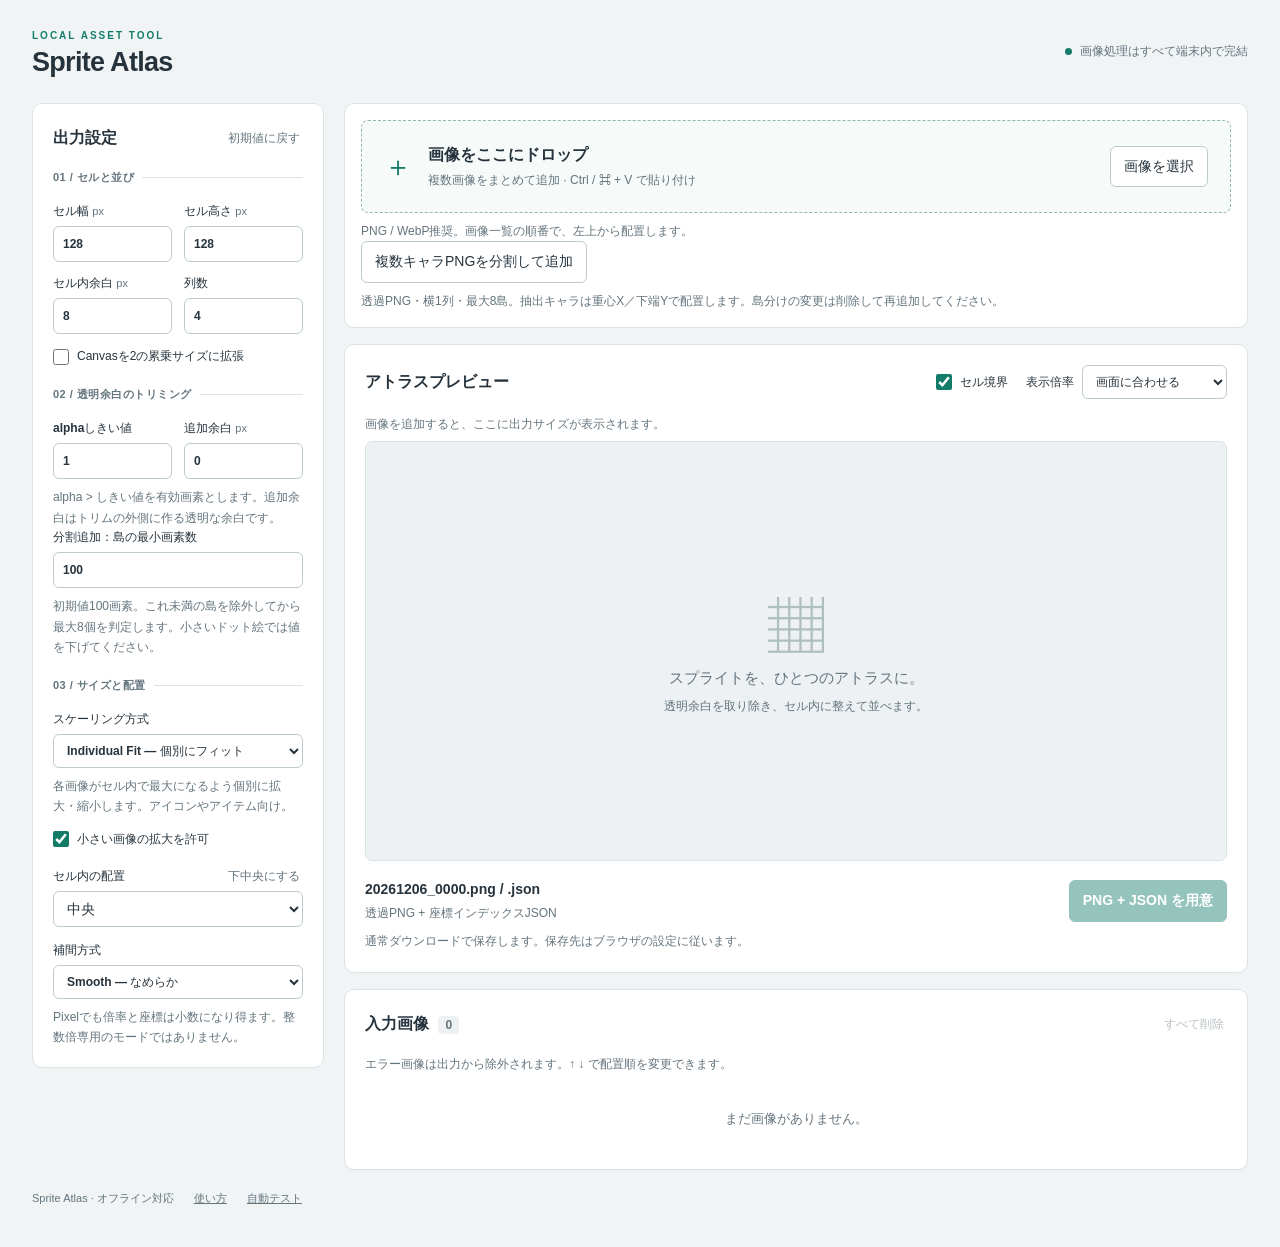
==== index.html @ c22f77f7 "Add transparent PNG sprite extraction and shared XY offsets" ====
<!doctype html>
<html lang="ja">
<head>
  <meta charset="utf-8">
  <meta name="viewport" content="width=device-width, initial-scale=1">
  <meta name="color-scheme" content="light">
  <title>Sprite Atlas — ローカル画像制作ツール</title>
  <link rel="stylesheet" href="style.css">
  <script defer src="atlas-core.js"></script>
  <script defer src="atlas-render.js"></script>
  <script defer src="app.js"></script>
</head>
<body>
  <header class="app-header">
    <div><span class="eyebrow">LOCAL ASSET TOOL</span><h1>Sprite Atlas</h1></div>
    <p class="privacy"><span class="status-dot"></span>画像処理はすべて端末内で完結</p>
  </header>
  <main class="workspace">
    <aside class="settings panel" aria-label="アトラス設定">
      <div class="section-heading"><h2>出力設定</h2><button id="resetSettings" class="text-button" type="button">初期値に戻す</button></div>
      <form id="settingsForm" novalidate>
        <fieldset><legend>01 / セルと並び</legend>
          <div class="form-grid">
            <label>セル幅 <span>px</span><input name="cellWidth" type="number" min="1" step="1" value="128" required></label>
            <label>セル高さ <span>px</span><input name="cellHeight" type="number" min="1" step="1" value="128" required></label>
            <label>セル内余白 <span>px</span><input name="padding" type="number" min="0" step="1" value="8" required></label>
            <label>列数<input name="columns" type="number" min="1" step="1" value="4" required></label>
          </div>
          <label class="check"><input name="pot" type="checkbox">Canvasを2の累乗サイズに拡張</label>
        </fieldset>
        <fieldset><legend>02 / 透明余白のトリミング</legend>
          <div class="form-grid">
            <label>alphaしきい値<input name="threshold" type="number" min="0" max="255" step="1" value="1" required></label>
            <label>追加余白 <span>px</span><input name="margin" type="number" min="0" max="8192" step="1" value="0" required></label>
          </div>
          <p class="hint">alpha &gt; しきい値を有効画素とします。追加余白はトリムの外側に作る透明な余白です。</p>
          <label>分割追加：島の最小画素数<input name="minIslandPixels" type="number" min="1" step="1" value="100" required></label>
          <p class="hint">初期値100画素。これ未満の島を除外してから最大8個を判定します。小さいドット絵では値を下げてください。</p>
        </fieldset>
        <fieldset><legend>03 / サイズと配置</legend>
          <label>スケーリング方式<select name="scaleMode"><option value="individual">Individual Fit — 個別にフィット</option><option value="uniform">Uniform Scale — 全画像を同じ倍率に</option></select></label>
          <p id="scaleHelp" class="hint"></p>
          <label class="check"><input name="upscale" type="checkbox" checked>小さい画像の拡大を許可</label>
          <div class="label-row"><label for="alignment">セル内の配置</label><button id="bottomAlign" type="button" class="text-button">下中央にする</button></div>
          <select name="alignment" id="alignment"><option value="top-left">左上</option><option value="top-center">上中央</option><option value="top-right">右上</option><option value="center-left">左中央</option><option value="center" selected>中央</option><option value="center-right">右中央</option><option value="bottom-left">左下</option><option value="bottom-center">下中央</option><option value="bottom-right">右下</option></select>
          <label class="spaced">補間方式<select name="smoothing"><option value="smooth">Smooth — なめらか</option><option value="pixel">Pixel / Nearest — ドットを維持</option></select></label>
          <p class="hint">Pixelでも倍率と座標は小数になり得ます。整数倍専用のモードではありません。</p>
        </fieldset>
      </form>
    </aside>
    <section class="main-column">
      <section class="panel import-panel">
        <div id="dropZone" class="drop-zone">
          <div class="import-icon" aria-hidden="true">＋</div>
          <div><h2>画像をここにドロップ</h2><p>複数画像をまとめて追加 · Ctrl / ⌘ + V で貼り付け</p></div>
          <button id="pickFiles" type="button">画像を選択</button>
          <input id="fileInput" type="file" accept="image/*" multiple hidden>
        </div>
        <p class="hint">PNG / WebP推奨。画像一覧の順番で、左上から配置します。</p>
        <button id="splitFiles" type="button">複数キャラPNGを分割して追加</button>
        <input id="splitInput" type="file" accept="image/png,.png" hidden>
        <p class="hint">透過PNG・横1列・最大8島。抽出キャラは重心X／下端Yで配置します。島分けの変更は削除して再追加してください。</p>
      </section>
      <div id="notice" class="notice" role="status" aria-live="polite" hidden></div>
      <div id="validation" class="notice error" role="alert" hidden></div>
      <section class="panel preview-panel">
        <div class="section-heading"><h2>アトラスプレビュー</h2><div class="preview-controls"><label class="check"><input id="showGrid" type="checkbox" checked>セル境界</label><label>表示倍率<select id="zoom"><option value="fit">画面に合わせる</option><option value="0.25">25%</option><option value="0.5">50%</option><option value="1">100%</option><option value="2">200%</option><option value="4">400%</option></select></label></div></div>
        <div id="previewStats" class="stats">画像を追加すると、ここに出力サイズが表示されます。</div>
        <div id="previewViewport" class="preview-viewport">
          <div id="emptyPreview" class="empty-state"><div aria-hidden="true">▦</div><h3>スプライトを、ひとつのアトラスに。</h3><p>透明余白を取り除き、セル内に整えて並べます。</p></div>
          <div id="canvasWrap" class="canvas-wrap checker" hidden><canvas id="atlasCanvas" width="1" height="1" aria-label="生成アトラス"></canvas><div id="gridOverlay" aria-hidden="true"></div></div>
        </div>
        <div class="export-bar"><div><strong id="nextFilename">—</strong><p class="hint">透過PNG + 座標インデックスJSON</p></div><button id="exportButton" class="primary" type="button" disabled>PNG + JSON を用意</button></div>
        <p class="hint">通常ダウンロードで保存します。保存先はブラウザの設定に従います。</p>
        <div id="downloadPanel" class="download-panel" hidden><h3>書き出しデータの準備ができました</h3><p id="downloadDescription"></p><div class="button-row"><a id="downloadPng" class="button" download>PNG を保存</a><a id="downloadJson" class="button" download>JSON を保存</a><button id="confirmDownloads" type="button" class="primary" disabled>2ファイルの保存完了・番号を進める</button><button id="cancelDownloads" type="button" class="text-button">閉じる</button></div><p class="hint">両方のファイルを保存してから完了を押してください。ブラウザの保存完了は自動判定できません。ここにあるデータは準備時点の内容です。</p></div>
      </section>
      <section class="panel images-panel"><div class="section-heading"><h2>入力画像 <span id="imageCount" class="badge">0</span></h2><button id="clearImages" type="button" class="text-button" disabled>すべて削除</button></div><p id="listHelp" class="hint">エラー画像は出力から除外されます。↑ ↓ で配置順を変更できます。</p><div id="imageList" class="image-list" aria-describedby="listHelp"></div><p id="emptyList" class="empty-list">まだ画像がありません。</p></section>
    </section>
  </main>
  <footer>Sprite Atlas · オフライン対応 <a href="README.md" target="_blank">使い方</a><a href="tests.html" target="_blank">自動テスト</a></footer>
</body>
</html>
---- style.css ----
:root{
  font-family:Inter,"Segoe UI","Yu Gothic UI",Meiryo,sans-serif;
  color:#26333d;
  background:#f1f4f5;
  font-size:14px;
  line-height:1.55;
  --accent:#137c68;
  --border:#dbe3e6;
  --muted:#64747d
}
*{
  box-sizing:border-box
}
body{
  margin:0
}
button,input,select{
  font:inherit
}
button,.button,select,input{
  border:1px solid #bdcbd1;
  border-radius:6px
}
button,.button{
  display:inline-flex;
  justify-content:center;
  align-items:center;
  gap:6px;
  background:white;
  color:#26333d;
  padding:9px 13px;
  cursor:pointer;
  text-decoration:none;
  white-space:nowrap
}
button:hover,.button:hover{
  background:#eef5f3;
  border-color:#7caaa0
}
button:disabled{
  opacity:.45;
  cursor:not-allowed
}
input,select{
  background:#fff;
  color:inherit;
  padding:8px 9px;
  min-width:0;
  width:100%
}
input[type=checkbox]{
  width:16px;
  height:16px;
  accent-color:var(--accent);
  margin:0;
  flex-shrink:0
}
input:focus-visible,select:focus-visible,button:focus-visible,a:focus-visible{
  outline:3px solid #6fc7b7;
  outline-offset:2px
}
input[aria-invalid=true]{
  border-color:#c44141;
  background:#fff7f6
}
h1,h2,h3,p{
  margin:0
}
h1{
  font-size:27px;
  letter-spacing:-.7px;
  line-height:1.25
}
h2{
  font-size:16px;
  font-weight:650
}
h3{
  font-size:15px
}
.app-header{
  max-width:1760px;
  margin:auto;
  padding:24px 32px;
  display:flex;
  align-items:center;
  justify-content:space-between;
  gap:20px
}
.eyebrow{
  font-size:10px;
  letter-spacing:2px;
  color:var(--accent);
  font-weight:700
}
.privacy{
  font-size:12px;
  color:var(--muted);
  display:flex;
  align-items:center;
  gap:8px
}
.status-dot{
  width:7px;
  height:7px;
  background:var(--accent);
  border-radius:50%
}
.workspace{
  max-width:1760px;
  padding:0 32px;
  margin:auto;
  display:grid;
  grid-template-columns:292px minmax(0,1fr);
  gap:20px;
  align-items:start
}
.panel{
  background:#fff;
  border:1px solid var(--border);
  border-radius:10px;
  box-shadow:0 2px 4px #1c383303
}
.settings{
  padding:20px;
  position:sticky;
  top:16px
}
.section-heading{
  display:flex;
  align-items:center;
  justify-content:space-between;
  gap:12px;
  margin-bottom:16px
}
.text-button{
  font-size:12px;
  color:var(--muted);
  border:0;
  background:transparent;
  padding:5px 3px
}
.text-button:hover{
  color:var(--accent);
  background:#eef5f3
}
.form-grid{
  display:grid;
  grid-template-columns:1fr 1fr;
  gap:12px
}
fieldset{
  border:0;
  border-top:1px solid var(--border);
  padding:16px 0 20px;
  margin:0
}
fieldset:last-child{
  padding-bottom:0
}
legend{
  font-size:11px;
  font-weight:650;
  letter-spacing:.5px;
  color:var(--muted);
  padding:0 8px 0 0
}
label{
  display:block;
  font-size:12px;
  font-weight:550
}
label>input:not([type=checkbox]),label>select{
  margin-top:5px
}
label>span{
  color:var(--muted);
  font-weight:400;
  font-size:11px
}
.check{
  display:flex;
  align-items:center;
  gap:8px;
  margin-top:13px;
  font-weight:400
}
.hint{
  font-size:12px;
  color:var(--muted);
  line-height:1.7;
  margin-top:8px
}
.label-row{
  display:flex;
  justify-content:space-between;
  align-items:center;
  margin-top:14px
}
.spaced{
  margin-top:14px
}
.main-column{
  display:grid;
  grid-template-columns:minmax(0,1fr);
  gap:16px;
  min-width:0
}
.import-panel{
  padding:16px
}
.drop-zone{
  display:flex;
  align-items:center;
  gap:16px;
  border:1px dashed #93b6ad;
  background:#f6faf9;
  border-radius:7px;
  padding:22px
}
.drop-zone p{
  font-size:12px;
  color:var(--muted);
  margin-top:3px
}
.drop-zone button{
  margin-left:auto
}
.import-icon{
  font-size:28px;
  line-height:1;
  color:var(--accent)
}
.drop-zone.dragging{
  background:#d9f1e9;
  outline:3px solid #89c5b6
}
.preview-panel,.images-panel{
  padding:20px
}
.preview-controls{
  display:flex;
  align-items:center;
  gap:18px
}
.preview-controls .check{
  margin:0
}
.preview-controls>label:last-child{
  display:flex;
  align-items:center;
  gap:8px
}
.preview-controls select{
  width:145px;
  margin:0;
  font-size:12px
}
.stats{
  font-size:12px;
  color:var(--muted);
  font-variant-numeric:tabular-nums;
  min-height:26px
}
.preview-viewport{
  height:420px;
  overflow:auto;
  background:#edf1f3;
  border:1px solid var(--border);
  border-radius:7px;
  padding:20px;
  position:relative;
  display:flex;
  align-items:flex-start
}
.empty-state{
  margin:auto;
  text-align:center;
  color:var(--muted)
}
.empty-state>div{
  font-size:56px;
  line-height:1.4;
  color:#afbfbe
}
.empty-state h3{
  font-weight:500
}
.empty-state p{
  font-size:12px;
  margin-top:8px
}
.checker{
  background-color:white;
  background-image:conic-gradient(#dfe5e8 25%,transparent 0 50%,#dfe5e8 0 75%,transparent 0);
  background-size:16px 16px
}
.canvas-wrap{
  position:relative;
  flex:none;
  margin:auto;
  box-shadow:0 3px 16px #233a3820
}
.canvas-wrap canvas{
  display:block;
  width:100%;
  height:100%
}
.canvas-wrap.pixel canvas{
  image-rendering:pixelated
}
#gridOverlay{
  position:absolute;
  left:0;
  top:0;
  pointer-events:none;
  background-image:linear-gradient(to right,#16816c70 1px,transparent 1px),linear-gradient(to bottom,#16816c70 1px,transparent 1px);
  border-right:1px solid #16816c70;
  border-bottom:1px solid #16816c70
}
.export-bar{
  display:flex;
  align-items:center;
  justify-content:space-between;
  gap:16px;
  margin-top:18px
}
.export-bar .hint{
  margin:2px 0 0
}
.export-bar strong{
  font-size:14px;
  font-variant-numeric:tabular-nums
}
.primary{
  background:var(--accent);
  border-color:var(--accent);
  color:#fff;
  font-weight:600
}
.primary:hover{
  background:#096451;
  color:#fff
}
.notice{
  padding:12px 16px;
  background:#e8f4ee;
  border:1px solid #add4c1;
  border-radius:7px;
  font-size:13px;
  white-space:pre-line;
  overflow-wrap:anywhere
}
.notice.error{
  background:#fff2f0;
  border-color:#e7b4ae;
  color:#913e34
}
.notice.warning{
  background:#fff7e5;
  border-color:#e1c998;
  color:#775728
}
.download-panel{
  background:#f0f8f5;
  border:1px solid #bdd9cf;
  padding:16px;
  border-radius:7px;
  margin-top:16px
}
.download-panel>p{
  font-size:12px;
  margin-top:6px
}
.button-row{
  display:flex;
  gap:8px;
  flex-wrap:wrap;
  margin-top:12px
}
.badge{
  font-size:12px;
  background:#edf1f3;
  padding:2px 7px;
  border-radius:4px;
  margin-left:5px;
  color:var(--muted)
}
.image-list{
  display:grid;
  gap:8px;
  margin-top:14px;
  max-height:560px;
  overflow:auto
}
.image-row{
  display:grid;
  grid-template-columns:28px 60px minmax(100px,1fr) auto;
  gap:12px;
  align-items:center;
  padding:12px;
  border:1px solid var(--border);
  border-radius:7px
}
.image-row.has-error{
  border-color:#e7b4ae;
  background:#fff8f7
}
.image-index{
  font-size:12px;
  font-variant-numeric:tabular-nums;
  color:var(--muted);
  text-align:center
}
.thumbnail{
  width:60px;
  height:60px;
  border:1px solid var(--border);
  border-radius:4px;
  display:grid;
  place-items:center;
  overflow:hidden
}
.thumbnail img{
  max-width:100%;
  max-height:100%;
  object-fit:contain
}
.image-detail{
  min-width:0
}
.image-detail input{
  font-size:13px;
  padding:5px 8px
}
.source-name{
  font-size:11px;
  color:var(--muted);
  white-space:nowrap;
  overflow:hidden;
  text-overflow:ellipsis;
  margin-top:4px
}
.dimensions{
  font-size:11px;
  color:var(--muted);
  margin-top:2px
}
.image-status{
  font-size:11px;
  color:#906024;
  overflow-wrap:anywhere
}
.image-status.error{
  color:#a33e35
}
.row-actions{
  display:flex;
  gap:4px
}
.row-actions button{
  padding:6px 9px
}
.empty-list{
  text-align:center;
  color:var(--muted);
  padding:20px;
  font-size:13px
}
footer{
  max-width:1760px;
  margin:20px auto;
  padding:0 32px 20px;
  display:flex;
  gap:20px;
  color:var(--muted);
  font-size:11px
}
footer a{
  color:var(--muted)
}
[hidden]{
  display:none!important
}
.main-column>.panel{
  min-width:0
}
@media(min-width:1500px){
  .preview-viewport{
    height:530px
  }
}
@media(max-width:1000px){
  .workspace{
    padding:0 16px;
    grid-template-columns:260px minmax(0,1fr);
    gap:14px
  }
  .app-header{
    padding:20px 16px
  }
  .settings{
    padding:16px
  }
  .preview-panel,.images-panel{
    padding:16px
  }
  .preview-controls{
    gap:10px;
    flex-wrap:wrap
  }
  .drop-zone{
    padding:16px;
    flex-wrap:wrap
  }
  .drop-zone button{
    margin-left:0
  }
  .import-icon{
    display:none
  }
  .image-row{
    grid-template-columns:24px 48px minmax(80px,1fr)
  }
  .thumbnail{
    width:48px;
    height:48px
  }
  .row-actions{
    grid-column:3;
    justify-content:flex-end
  }
  .preview-panel>.section-heading{
    align-items:flex-start;
    flex-wrap:wrap
  }
}
@media(max-width:720px){
  .workspace{
    grid-template-columns:1fr
  }
  .settings{
    position:static
  }
  .settings form{
    display:grid;
    grid-template-columns:repeat(auto-fit,minmax(210px,1fr));
    gap:16px
  }
  .app-header{
    align-items:flex-start
  }
  .privacy{
    max-width:130px
  }
  .preview-viewport{
    height:340px
  }
  .export-bar{
    flex-wrap:wrap
  }
  .image-list{
    max-height:480px
  }
  footer{
    padding:0 16px 20px
  }
  .preview-controls{
    flex-wrap:wrap
  }
  .image-row{
    gap:8px
  }
}
/* 全スプライト共通の補正。狭い画面では自然に折り返す。 */
.offset-controls { display: flex; flex-wrap: wrap; align-items: center; gap: 4px; margin-top: 6px; }
.offset-controls label { display: flex; align-items: center; gap: 4px; }
.offset-controls input { width: 70px; }
.offset-controls button { padding: 4px 7px; }
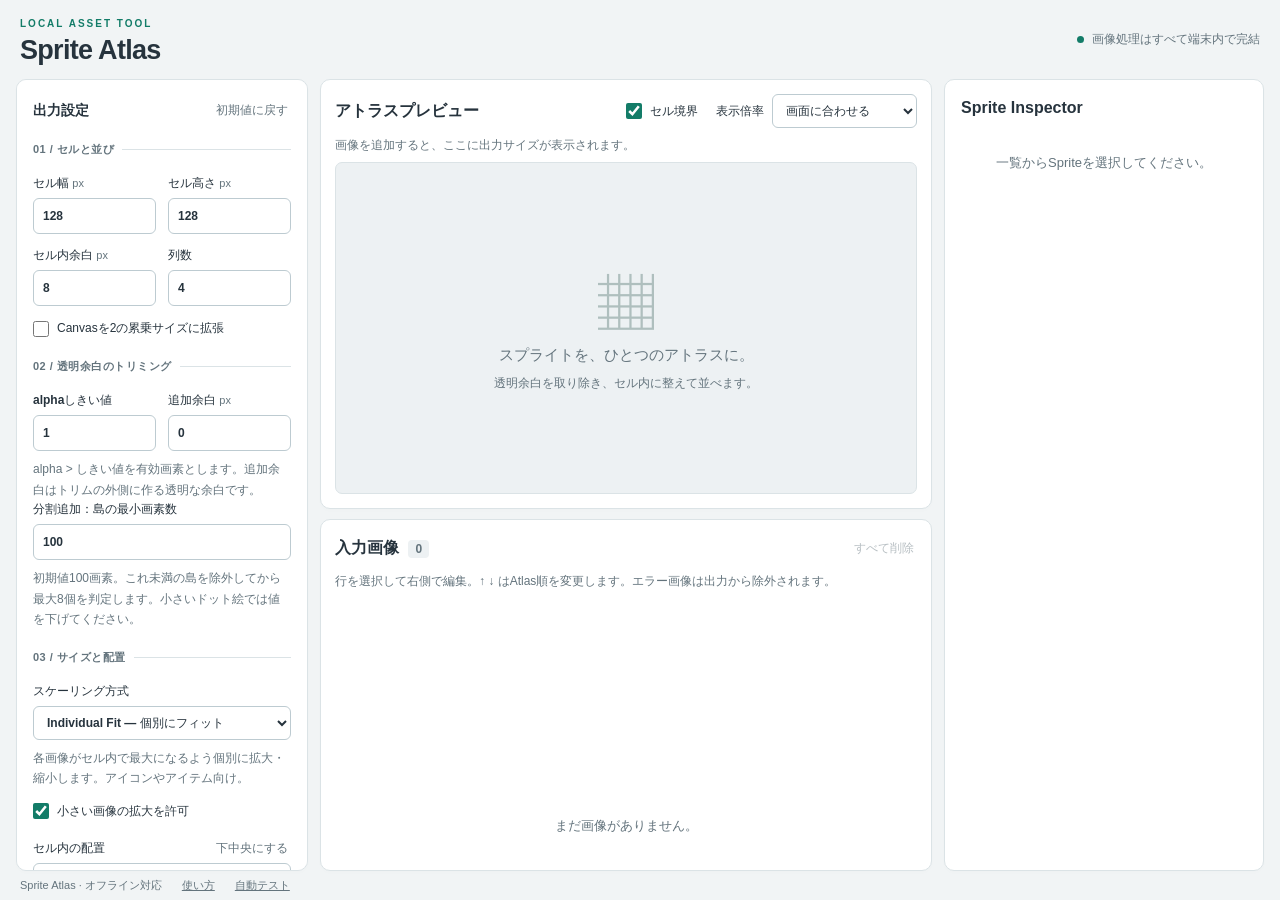
==== commit 006c8970: "Add three-pane inspector and animation editing with previews" ====
--- a/index.html
+++ b/index.html
@@ -47,8 +47,6 @@
           <p class="hint">Pixelでも倍率と座標は小数になり得ます。整数倍専用のモードではありません。</p>
         </fieldset>
       </form>
-    </aside>
-    <section class="main-column">
       <section class="panel import-panel">
         <div id="dropZone" class="drop-zone">
           <div class="import-icon" aria-hidden="true">＋</div>
@@ -61,6 +59,13 @@
         <input id="splitInput" type="file" accept="image/png,.png" hidden>
         <p class="hint">透過PNG・横1列・最大8島。抽出キャラは重心X／下端Yで配置します。島分けの変更は削除して再追加してください。</p>
       </section>
+      <section class="export-panel" aria-label="書き出し">
+        <div class="export-bar"><div><strong id="nextFilename">—</strong><p class="hint">透過PNG + 座標インデックスJSON</p></div><button id="exportButton" class="primary" type="button" disabled>PNG + JSON を用意</button></div>
+        <p class="hint">通常ダウンロードで保存します。保存先はブラウザの設定に従います。</p>
+        <div id="downloadPanel" class="download-panel" hidden><h3>書き出しデータの準備ができました</h3><p id="downloadDescription"></p><div class="button-row"><a id="downloadPng" class="button" download>PNG を保存</a><a id="downloadJson" class="button" download>JSON を保存</a><button id="confirmDownloads" type="button" class="primary" disabled>2ファイルの保存完了・番号を進める</button><button id="cancelDownloads" type="button" class="text-button">閉じる</button></div><p class="hint">両方のファイルを保存してから完了を押してください。ブラウザの保存完了は自動判定できません。ここにあるデータは準備時点の内容です。</p></div>
+      </section>
+    </aside>
+    <section class="main-column">
       <div id="notice" class="notice" role="status" aria-live="polite" hidden></div>
       <div id="validation" class="notice error" role="alert" hidden></div>
       <section class="panel preview-panel">
@@ -70,12 +75,43 @@
           <div id="emptyPreview" class="empty-state"><div aria-hidden="true">▦</div><h3>スプライトを、ひとつのアトラスに。</h3><p>透明余白を取り除き、セル内に整えて並べます。</p></div>
           <div id="canvasWrap" class="canvas-wrap checker" hidden><canvas id="atlasCanvas" width="1" height="1" aria-label="生成アトラス"></canvas><div id="gridOverlay" aria-hidden="true"></div></div>
         </div>
-        <div class="export-bar"><div><strong id="nextFilename">—</strong><p class="hint">透過PNG + 座標インデックスJSON</p></div><button id="exportButton" class="primary" type="button" disabled>PNG + JSON を用意</button></div>
-        <p class="hint">通常ダウンロードで保存します。保存先はブラウザの設定に従います。</p>
-        <div id="downloadPanel" class="download-panel" hidden><h3>書き出しデータの準備ができました</h3><p id="downloadDescription"></p><div class="button-row"><a id="downloadPng" class="button" download>PNG を保存</a><a id="downloadJson" class="button" download>JSON を保存</a><button id="confirmDownloads" type="button" class="primary" disabled>2ファイルの保存完了・番号を進める</button><button id="cancelDownloads" type="button" class="text-button">閉じる</button></div><p class="hint">両方のファイルを保存してから完了を押してください。ブラウザの保存完了は自動判定できません。ここにあるデータは準備時点の内容です。</p></div>
       </section>
-      <section class="panel images-panel"><div class="section-heading"><h2>入力画像 <span id="imageCount" class="badge">0</span></h2><button id="clearImages" type="button" class="text-button" disabled>すべて削除</button></div><p id="listHelp" class="hint">エラー画像は出力から除外されます。↑ ↓ で配置順を変更できます。</p><div id="imageList" class="image-list" aria-describedby="listHelp"></div><p id="emptyList" class="empty-list">まだ画像がありません。</p></section>
+      <section class="panel images-panel"><div class="section-heading"><h2>入力画像 <span id="imageCount" class="badge">0</span></h2><button id="clearImages" type="button" class="text-button" disabled>すべて削除</button></div><p id="listHelp" class="hint">行を選択して右側で編集。↑ ↓ はAtlas順を変更します。エラー画像は出力から除外されます。</p><div id="imageList" class="image-list" aria-describedby="listHelp"></div><p id="emptyList" class="empty-list">まだ画像がありません。</p></section>
     </section>
+    <aside id="inspector" class="panel inspector" aria-label="Sprite Inspector">
+      <h2>Sprite Inspector</h2>
+      <p id="inspectorEmpty" class="empty-list">一覧からSpriteを選択してください。</p>
+      <div id="inspectorContent" hidden>
+        <div class="sprite-preview checker"><canvas id="selectedCanvas" width="1" height="1" aria-label="選択Spriteの最終セル配置"></canvas></div>
+        <p id="selectedStatus" class="hint"></p>
+        <form id="spriteForm" novalidate>
+          <label>名前<input id="spriteName" data-action="rename" maxlength="200"></label>
+          <div class="offset-controls">
+            <label>offsetX<input id="offsetX" data-action="offsetX" type="number" step="1" required></label>
+            <button type="button" data-action="offsetX" data-delta="-1" aria-label="Xを1px減らす">−1</button><button type="button" data-action="offsetX" data-delta="1" aria-label="Xを1px増やす">+1</button>
+            <label>offsetY<input id="offsetY" data-action="offsetY" type="number" step="1" required></label>
+            <button type="button" data-action="offsetY" data-delta="-1" aria-label="Yを1px減らす">−1</button><button type="button" data-action="offsetY" data-delta="1" aria-label="Yを1px増やす">+1</button>
+          </div>
+          <p id="placementHelp" class="hint"></p>
+          <fieldset class="spaced"><legend>Animation</legend>
+            <label>Group ID<input id="groupId" maxlength="200" placeholder="未所属"></label>
+            <div class="form-grid spaced">
+              <label>Animation Order<input id="animationOrder" type="number" min="0" step="1" required></label>
+              <label>Duration Frames<input id="durationFrames" type="number" min="1" step="1" required></label>
+            </div>
+            <label class="spaced">Group FPS<input id="groupFps" type="number" min="0" step="any" required></label>
+            <p class="hint">FPSは同じGroupで共有。表示秒数 = Duration Frames ÷ FPS。Atlas順とは独立した再生順です。</p>
+          </fieldset>
+        </form>
+        <section class="animation-preview-section spaced" aria-label="Animation Preview">
+          <h3>Animation Preview</h3>
+          <p id="animationInfo" class="hint">Group IDを設定するとプレビューできます。</p>
+          <div class="sprite-preview checker"><canvas id="animationCanvas" width="1" height="1" aria-label="Animationの最終セル配置"></canvas></div>
+          <div class="button-row"><button id="playAnimation" type="button" disabled>再生</button><button id="stopAnimation" type="button" disabled>停止</button><label class="check"><input id="loopAnimation" type="checkbox" checked>ループ</label></div>
+          <p id="animationFrameInfo" class="hint" aria-live="off"></p>
+        </section>
+      </div>
+    </aside>
   </main>
   <footer>Sprite Atlas · オフライン対応 <a href="README.md" target="_blank">使い方</a><a href="tests.html" target="_blank">自動テスト</a></footer>
 </body>
--- a/style.css
+++ b/style.css
@@ -577,3 +577,54 @@
 .offset-controls label { display: flex; align-items: center; gap: 4px; }
 .offset-controls input { width: 70px; }
 .offset-controls button { padding: 4px 7px; }
+/* デスクトップは3ペイン内でスクロールする。 */
+body { height: 100dvh; display: flex; flex-direction: column; overflow: hidden; }
+.app-header { width: 100%; max-width: none; padding: 12px 20px; flex: none; }
+.workspace { width: 100%; max-width: none; padding: 0 16px; margin: 0; flex: 1; min-height: 0; grid-template-columns: 292px minmax(0,1fr) 320px; gap: 12px; align-items: stretch; }
+.settings, .inspector { position: static; min-height: 0; overflow: auto; padding: 16px; }
+.main-column { min-height: 0; display: flex; flex-direction: column; gap: 10px; }
+.main-column > .notice { flex: none; max-height: 100px; overflow: auto; }
+.preview-panel { flex: 1 1 55%; min-height: 200px; display: flex; flex-direction: column; padding: 14px; }
+.preview-panel .section-heading { flex-wrap: wrap; margin-bottom: 8px; }
+.preview-viewport { flex: 1; height: auto; min-height: 0; }
+.images-panel { flex: 1 1 45%; min-height: 180px; display: flex; flex-direction: column; padding: 14px; }
+.images-panel .section-heading { margin-bottom: 0; }
+.image-list { flex: 1; min-height: 0; max-height: none; display: block; }
+.image-row { grid-template-columns: 24px 40px minmax(0,1fr) auto; padding: 6px; gap: 8px; margin-bottom: 5px; cursor: pointer; }
+.image-row.selected { border-color: var(--accent); box-shadow: inset 3px 0 var(--accent); background: #eef8f4; }
+.image-row:focus-visible { outline: 2px solid var(--accent); outline-offset: -2px; }
+.thumbnail { width: 40px; height: 40px; }
+.sprite-name { display: block; overflow: hidden; text-overflow: ellipsis; white-space: nowrap; font-size: 13px; }
+.image-detail .dimensions { display: none; }
+.settings .import-panel { padding: 14px 0; border: 0; box-shadow: none; }
+.settings .drop-zone { flex-wrap: wrap; padding: 10px; gap: 8px; }
+.settings .import-icon { display: none; }
+.settings .drop-zone button { margin: 0; }
+.settings h2 { font-size: 14px; }
+.export-bar { flex-direction: column; align-items: stretch; gap: 8px; }
+.export-bar strong, .download-panel { overflow-wrap: anywhere; }
+.button-row .button, .button-row button { white-space: normal; }
+.inspector h2 { margin-bottom: 12px; }
+.sprite-preview { width: 100%; height: 200px; display: flex; align-items: center; justify-content: center; border: 1px solid var(--border); border-radius: 6px; margin: 12px 0; }
+.sprite-preview canvas { display: block; max-width: 100%; max-height: 100%; object-fit: contain; }
+#spriteForm { margin-top: 12px; }
+.animation-summary, #animationInfo, #animationFrameInfo, #selectedStatus { overflow-wrap: anywhere; }
+.animation-summary { margin-top: 2px; font-size: 11px; }
+.offset-controls { display: grid; grid-template-columns: minmax(0,1fr) auto auto; }
+.offset-controls input { width: 75px; }
+footer { max-width: none; width: 100%; margin: 0; padding: 6px 20px; flex: none; }
+@media(max-width:1100px) {
+  body { height: auto; min-height: 100vh; overflow: auto; }
+  .workspace { grid-template-columns: 280px minmax(0,1fr); align-items: start; }
+  .inspector { grid-column: 2; }
+  .settings { grid-row: span 2; }
+  .preview-viewport { height: 330px; flex: auto; }
+  .image-list { max-height: 380px; flex: auto; }
+}
+@media(max-width:700px) {
+  .workspace { grid-template-columns: minmax(0,1fr); padding: 0 10px; }
+  .settings, .inspector { grid-column: auto; grid-row: auto; }
+  .row-actions { flex-wrap: wrap; max-width: 104px; }
+  .row-actions button { padding: 4px 6px; }
+  .preview-controls { flex-wrap: wrap; gap: 8px; }
+}
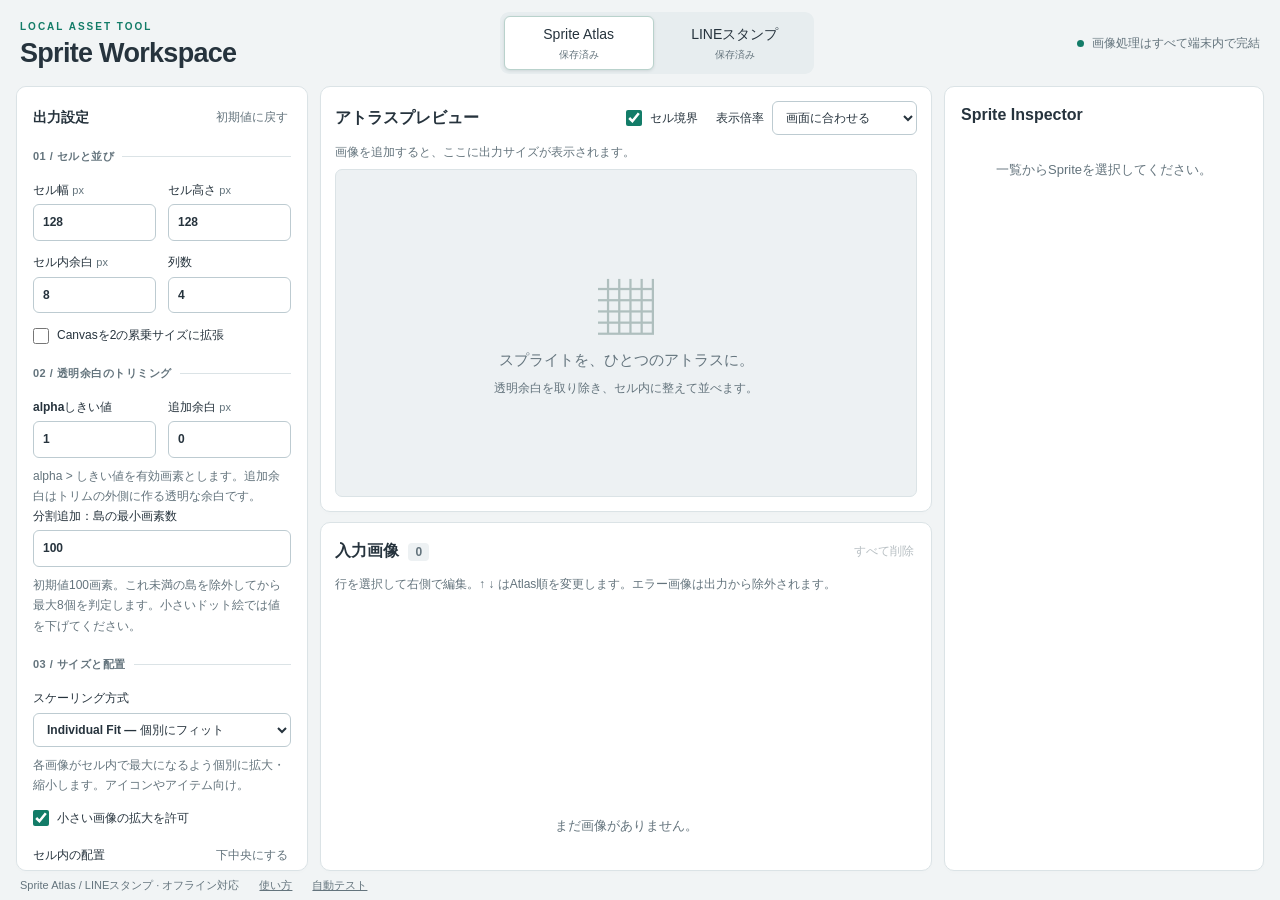
==== commit e8dce8c0: "Add LINE stamp workspace foundation" ====
--- a/index.html
+++ b/index.html
@@ -8,14 +8,21 @@
   <link rel="stylesheet" href="style.css">
   <script defer src="atlas-core.js"></script>
   <script defer src="atlas-render.js"></script>
+  <script defer src="line-core.js"></script>
+  <script defer src="workspace-shell.js"></script>
   <script defer src="app.js"></script>
+  <script defer src="line-app.js"></script>
 </head>
 <body>
   <header class="app-header">
-    <div><span class="eyebrow">LOCAL ASSET TOOL</span><h1>Sprite Atlas</h1></div>
+    <div><span class="eyebrow">LOCAL ASSET TOOL</span><h1>Sprite Workspace</h1></div>
+    <nav class="workspace-switcher" aria-label="ワークスペース切替" role="tablist">
+      <button id="workspace-atlas" class="workspace-tab active" type="button" role="tab" aria-controls="atlasWorkspace" aria-selected="true">Sprite Atlas <span id="atlasSaveState" class="save-state">保存済み</span></button>
+      <button id="workspace-line" class="workspace-tab" type="button" role="tab" aria-controls="lineWorkspace" aria-selected="false">LINEスタンプ <span id="lineSaveState" class="save-state">保存済み</span></button>
+    </nav>
     <p class="privacy"><span class="status-dot"></span>画像処理はすべて端末内で完結</p>
   </header>
-  <main class="workspace">
+  <main id="atlasWorkspace" class="workspace" data-workspace="atlas">
     <aside class="settings panel" aria-label="アトラス設定">
       <div class="section-heading"><h2>出力設定</h2><button id="resetSettings" class="text-button" type="button">初期値に戻す</button></div>
       <form id="settingsForm" novalidate>
@@ -58,6 +65,28 @@
         <button id="splitFiles" type="button">複数キャラPNGを分割して追加</button>
         <input id="splitInput" type="file" accept="image/png,.png" hidden>
         <p class="hint">透過PNG・横1列・最大8島。抽出キャラは重心X／下端Yで配置します。島分けの変更は削除して再追加してください。</p>
+        <fieldset class="spaced grid-import"><legend>Sprite Atlasを分割して追加</legend>
+          <button id="pickGrid" type="button">Atlas画像を選択</button><input id="gridInput" type="file" accept="image/*" hidden>
+          <div class="form-grid spaced">
+            <label>Cell幅 <span>px</span><input id="gridCellWidth" type="number" min="1" max="4096" step="1" value="1" required></label>
+            <label>Cell高さ <span>px</span><input id="gridCellHeight" type="number" min="1" max="4096" step="1" value="1" required></label>
+            <label>列数<input id="gridColumns" type="number" min="1" max="64" step="1" value="1" required></label>
+            <label>行数<input id="gridRows" type="number" min="1" max="64" step="1" value="1" required></label>
+          </div>
+          <p id="gridInference" class="hint">画像選択後にGrid候補を提示します。</p>
+          <p id="gridSummary" class="grid-summary">Atlas画像を選択すると、推定値とセル数を表示します。</p>
+          <p id="gridValidation" class="field-error" hidden></p>
+          <button id="addGrid" class="primary" type="button" disabled>非透明セルを分割追加</button>
+          <p class="hint">矩形セル単位で切り出します。推定値は補助なので、分割前に画像寸法・Cell・列・行を確認してください。完全透明セルは追加しません。</p>
+        </fieldset>
+      </section>
+      <section class="panel project-panel" aria-label="編集Project">
+        <h2>編集Project</h2>
+        <label>保存方式<select id="projectStorageMode"><option value="standard">通常Project — 元解像度・無劣化</option><option value="compact">Compact Project — 現在の用途向けに軽量化</option></select></label>
+        <div class="button-row"><button id="prepareProject" type="button" disabled>Projectを用意</button><a id="saveProjectLink" class="button" hidden>Projectを保存</a><button id="confirmProjectSave" class="primary" type="button" hidden disabled>保存完了を確認</button><button id="loadProject" type="button">ProjectをLOAD</button></div>
+        <input id="projectInput" type="file" accept=".json,.satlas.json,application/json" hidden>
+        <p id="projectStatus" class="hint">保存方式を選び、Projectを用意してください。</p>
+        <p class="hint">通常は元画像を維持します。Compactは現在の有効範囲・描画倍率へ縮小するため、後から大幅に拡大しても元の細部は戻りません。Runtime用PNG/JSONとは別で、連番を進めません。</p>
       </section>
       <section class="export-panel" aria-label="書き出し">
         <div class="export-bar"><div><strong id="nextFilename">—</strong><p class="hint">透過PNG + 座標インデックスJSON</p></div><button id="exportButton" class="primary" type="button" disabled>PNG + JSON を用意</button></div>
@@ -86,6 +115,8 @@
         <p id="selectedStatus" class="hint"></p>
         <form id="spriteForm" novalidate>
           <label>名前<input id="spriteName" data-action="rename" maxlength="200"></label>
+          <label class="spaced">Tags<input id="spriteTags" maxlength="4096" placeholder="purple, motion:walk, direction:right"></label>
+          <p class="hint">カンマ区切り。空白・空要素・完全一致の重複は整理します。最大32個、各64文字。</p>
           <div class="offset-controls">
             <label>offsetX<input id="offsetX" data-action="offsetX" type="number" step="1" required></label>
             <button type="button" data-action="offsetX" data-delta="-1" aria-label="Xを1px減らす">−1</button><button type="button" data-action="offsetX" data-delta="1" aria-label="Xを1px増やす">+1</button>
@@ -93,6 +124,13 @@
             <button type="button" data-action="offsetY" data-delta="-1" aria-label="Yを1px減らす">−1</button><button type="button" data-action="offsetY" data-delta="1" aria-label="Yを1px増やす">+1</button>
           </div>
           <p id="placementHelp" class="hint"></p>
+          <fieldset class="spaced"><legend>Transform Copy</legend>
+            <div class="button-row transform-copy-row">
+              <button id="flipHorizontalCopy" type="button">左右反転コピー</button>
+              <button id="flipVerticalCopy" type="button">上下反転コピー</button>
+            </div>
+            <p class="hint">選択Spriteを反転した実画像として複製し、元Spriteの直後に追加します。名前・offsetは引き継ぎ、Animation Groupは未所属にします。</p>
+          </fieldset>
           <fieldset class="spaced"><legend>Animation</legend>
             <label>Group ID<input id="groupId" maxlength="200" placeholder="未所属"></label>
             <div class="form-grid spaced">
@@ -113,6 +151,49 @@
       </div>
     </aside>
   </main>
-  <footer>Sprite Atlas · オフライン対応 <a href="README.md" target="_blank">使い方</a><a href="tests.html" target="_blank">自動テスト</a></footer>
+  <main id="lineWorkspace" class="workspace line-workspace" data-workspace="line" hidden>
+    <aside class="settings panel" aria-label="LINE Project設定">
+      <div class="section-heading"><h2>LINE Project</h2><button id="lineNewProject" class="text-button" type="button">新規Project</button></div>
+      <fieldset><legend>01 / 種類と予定数</legend>
+        <label>種類<select id="lineType"><option value="static">Static Sticker</option><option value="animated">Animated Sticker</option></select></label>
+        <label class="spaced">スタンプ予定数<select id="lineStickerCount"></select></label>
+      </fieldset>
+      <fieldset><legend>02 / Project SAVE / LOAD</legend>
+        <div class="button-row"><button id="linePrepareProject" type="button">Projectを用意</button><a id="lineSaveProject" class="button" hidden>Projectを保存</a><button id="lineConfirmSave" class="primary" type="button" hidden disabled>保存完了を確認</button><button id="lineLoadProject" type="button">ProjectをLOAD</button></div>
+        <input id="lineProjectInput" type="file" accept=".json,.line-project.json,application/json" hidden>
+        <p id="lineProjectStatus" class="hint">新しいLINE Projectです。</p>
+        <p class="hint">Projectを用意しただけでは保存済みになりません。リンクから保存後、「保存完了を確認」を押してください。</p>
+      </fieldset>
+      <section class="line-spec-summary">
+        <h2>現在のLINE仕様概要</h2>
+        <p class="hint"><strong>Main Image</strong><br><span id="lineMainSpec"></span></p>
+        <p class="hint"><strong>Sticker</strong><br><span id="lineStickerSpec"></span></p>
+        <p class="hint"><strong>Tab Image</strong><br>96 × 74 px · PNG · 1MB以下</p>
+        <p id="lineAnimationSpec" class="hint">5～20 frames · loop 1～4 · 合計4秒以内 · 再生時間1 / 2 / 3 / 4秒 · 全frame同寸法</p>
+      </section>
+    </aside>
+    <section class="main-column">
+      <div id="lineNotice" class="notice" role="status" aria-live="polite" hidden></div>
+      <section class="panel line-assets-panel">
+        <div class="section-heading"><h2>Project Images</h2><span class="phase-badge">Phase 1</span></div>
+        <div class="line-special-images">
+          <article class="line-image-card"><span class="line-image-placeholder">MAIN</span><div><h3>Main Image</h3><p>240 × 240 px</p><small>Phase 1 · 画像未設定</small></div></article>
+          <article class="line-image-card"><span class="line-image-placeholder">TAB</span><div><h3>Tab Image</h3><p>96 × 74 px</p><small>Phase 1 · 画像未設定</small></div></article>
+        </div>
+      </section>
+      <section class="panel line-stickers-panel">
+        <div class="section-heading"><h2>Sticker Slots</h2><span class="badge">予定数をProjectに保存</span></div>
+        <div id="lineSlots" class="line-slots"></div>
+      </section>
+    </section>
+    <aside class="panel inspector line-inspector" aria-label="LINE Project Inspector">
+      <h2>LINE Project Inspector</h2>
+      <pre id="lineProjectSummary" class="line-project-summary"></pre>
+      <section class="spaced"><h3>Phase 1の範囲</h3><p class="hint">Static / Animated、予定数、Main・Tab・StickerのProject構造、SAVE / LOAD、独立した未保存管理を提供します。</p></section>
+      <section id="lineApngStatus" class="notice warning spaced" hidden><strong>APNG Export: 未実装</strong><br>AnimatedのProjectモデルと仕様表示のみです。</section>
+      <section class="spaced"><h3>次Phase以降</h3><p class="hint">画像読込、trim、resize、Main / Tab生成、PNG一括出力、ZIP、APNG解析・生成はまだ行いません。</p></section>
+    </aside>
+  </main>
+  <footer>Sprite Atlas / LINEスタンプ · オフライン対応 <a href="README.md" target="_blank">使い方</a><a href="tests.html" target="_blank">自動テスト</a></footer>
 </body>
 </html>
--- a/style.css
+++ b/style.css
@@ -8,6 +8,13 @@
   --border:#dbe3e6;
   --muted:#64747d
 }
+
+.transform-copy-row { margin-top: 8px; }
+.transform-copy-row button { flex: 1 1 120px; }
+.grid-summary { margin-top: 10px; font-size: 12px; line-height: 1.6; overflow-wrap: anywhere; }
+.field-error { margin-top: 8px; color: var(--danger); font-size: 12px; line-height: 1.5; }
+.project-panel { padding: 14px 0; border: 0; box-shadow: none; }
+.project-panel .button-row > * { flex: 1 1 110px; text-align: center; }
 *{
   box-sizing:border-box
 }
@@ -106,6 +113,32 @@
   background:var(--accent);
   border-radius:50%
 }
+.workspace-switcher{
+  display:flex;
+  gap:6px;
+  padding:4px;
+  background:#e7edef;
+  border-radius:9px
+}
+.workspace-tab{
+  flex-direction:column;
+  gap:1px;
+  min-width:150px;
+  padding:7px 14px;
+  border-color:transparent;
+  background:transparent
+}
+.workspace-tab.active{
+  background:#fff;
+  border-color:#b9d2cc;
+  box-shadow:0 1px 3px #223b3520
+}
+.save-state{
+  color:var(--muted);
+  font-size:10px;
+  font-weight:500
+}
+.save-state.dirty{color:#b14c37}
 .workspace{
   max-width:1760px;
   padding:0 32px;
@@ -479,6 +512,28 @@
 footer a{
   color:var(--muted)
 }
+.phase-badge{
+  padding:3px 8px;
+  border-radius:999px;
+  background:#dff2eb;
+  color:#176b59;
+  font-size:11px;
+  font-weight:650
+}
+.line-assets-panel,.line-stickers-panel{padding:20px}
+.line-assets-panel{flex:0 0 auto}
+.line-stickers-panel{flex:1;min-height:0;display:flex;flex-direction:column}
+.line-special-images{display:grid;grid-template-columns:1fr 1fr;gap:12px}
+.line-image-card{display:flex;align-items:center;gap:14px;padding:14px;border:1px solid var(--border);border-radius:8px;background:#fafcfc}
+.line-image-card p,.line-image-card small{font-size:11px;color:var(--muted)}
+.line-image-placeholder{display:grid;place-items:center;width:72px;height:72px;border:1px dashed #91aaa5;border-radius:6px;background:#edf5f2;color:#668078;font-size:11px;font-weight:700}
+.line-slots{display:grid;grid-template-columns:repeat(auto-fill,minmax(125px,1fr));gap:8px;overflow:auto;padding-right:4px}
+.line-slot{min-height:92px;padding:10px;border:1px dashed #aebec1;border-radius:7px;background:#f8fafb;display:flex;flex-direction:column;justify-content:center;align-items:center;text-align:center}
+.line-slot span{font-variant-numeric:tabular-nums;color:var(--accent);font-size:11px}
+.line-slot small{color:var(--muted);font-size:10px}
+.line-spec-summary{border-top:1px solid var(--border);padding-top:16px;margin-top:14px}
+.line-inspector{padding:16px;overflow:auto}
+.line-project-summary{white-space:pre-wrap;margin:12px 0;padding:12px;border-radius:7px;background:#eef3f4;color:#34464e;font:12px/1.7 ui-monospace,Consolas,monospace}
 [hidden]{
   display:none!important
 }
@@ -628,3 +683,9 @@
   .row-actions button { padding: 4px 6px; }
   .preview-controls { flex-wrap: wrap; gap: 8px; }
 }
+@media(max-width:900px){
+  .app-header{flex-wrap:wrap}
+  .workspace-switcher{order:3;width:100%}
+  .workspace-tab{flex:1;min-width:0}
+  .line-special-images{grid-template-columns:1fr}
+}
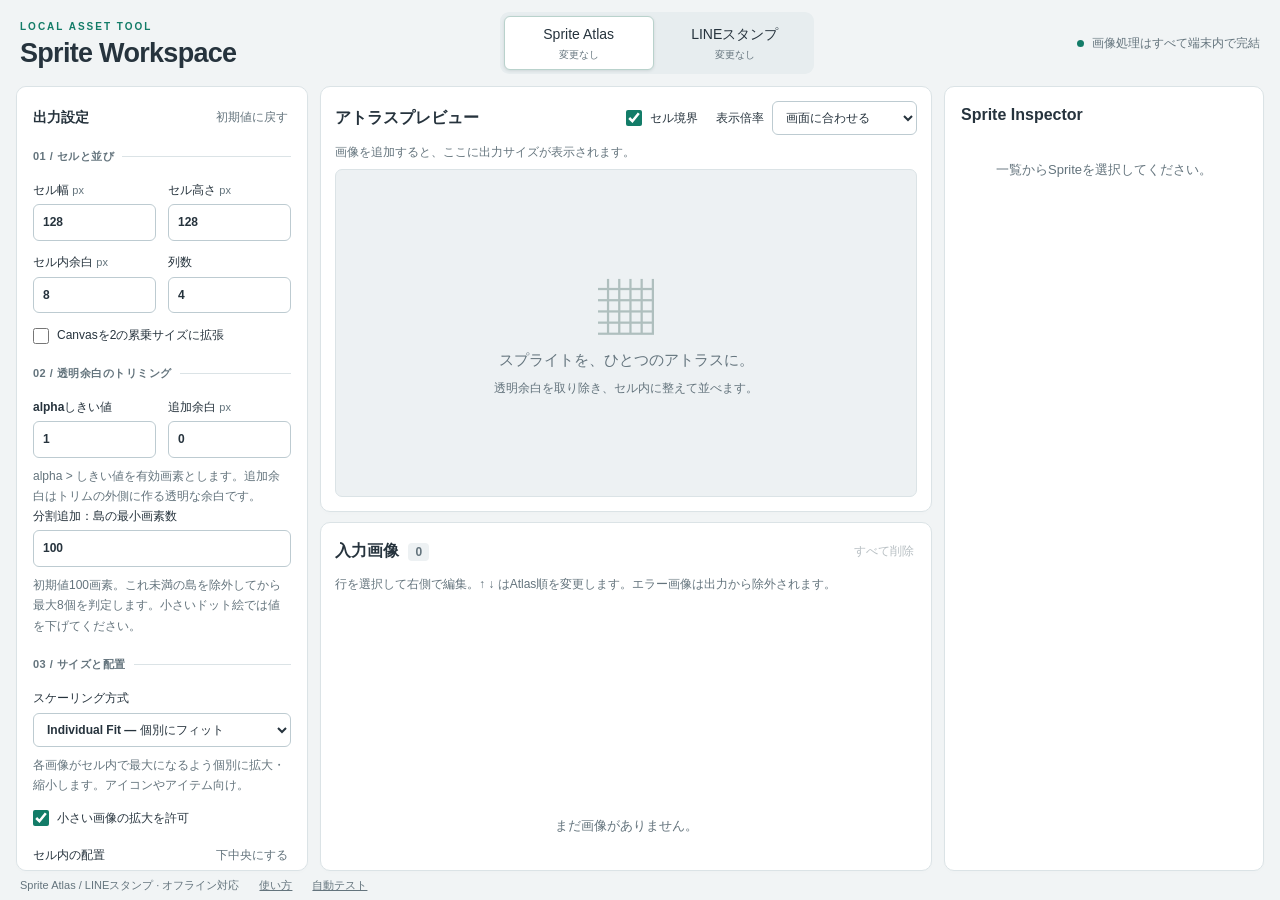
==== commit 491d94ba: "Harden LINE project type changes" ====
--- a/index.html
+++ b/index.html
@@ -17,8 +17,8 @@
   <header class="app-header">
     <div><span class="eyebrow">LOCAL ASSET TOOL</span><h1>Sprite Workspace</h1></div>
     <nav class="workspace-switcher" aria-label="ワークスペース切替" role="tablist">
-      <button id="workspace-atlas" class="workspace-tab active" type="button" role="tab" aria-controls="atlasWorkspace" aria-selected="true">Sprite Atlas <span id="atlasSaveState" class="save-state">保存済み</span></button>
-      <button id="workspace-line" class="workspace-tab" type="button" role="tab" aria-controls="lineWorkspace" aria-selected="false">LINEスタンプ <span id="lineSaveState" class="save-state">保存済み</span></button>
+      <button id="workspace-atlas" class="workspace-tab active" type="button" role="tab" aria-controls="atlasWorkspace" aria-selected="true">Sprite Atlas <span id="atlasSaveState" class="save-state">変更なし</span></button>
+      <button id="workspace-line" class="workspace-tab" type="button" role="tab" aria-controls="lineWorkspace" aria-selected="false">LINEスタンプ <span id="lineSaveState" class="save-state">変更なし</span></button>
     </nav>
     <p class="privacy"><span class="status-dot"></span>画像処理はすべて端末内で完結</p>
   </header>
